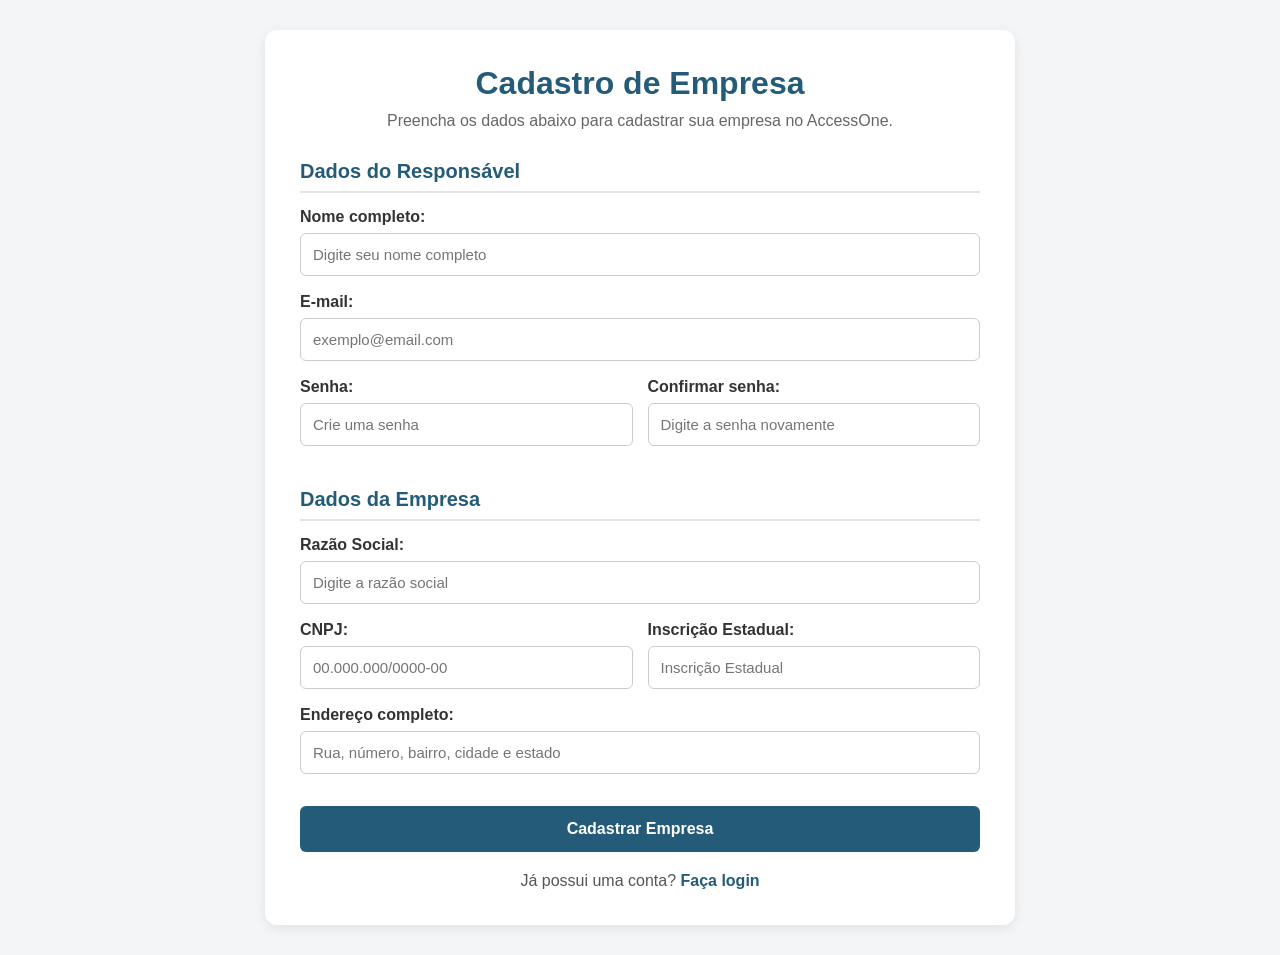
==== src/main/resources/templates/formularioUsuario.html @ a2d7a7a1 "Salvando acho q fiz umas paginas html" ====
<!DOCTYPE html>
<html lang="pt-br" xmlns:th="http://www.thymeleaf.org">

<head>
    <meta charset="UTF-8">
    <meta name="viewport" content="width=device-width, initial-scale=1.0">

    <title>Cadastro de Empresa - AccessOne</title>

    <style>
        * {
            margin: 0;
            padding: 0;
            box-sizing: border-box;
            font-family: Arial, sans-serif;
        }

        body {
            background-color: #f3f5f7;
            padding: 30px 15px;
        }

        .container {
            max-width: 750px;
            margin: auto;
            background-color: white;
            padding: 35px;
            border-radius: 12px;
            box-shadow: 0 3px 12px rgba(0, 0, 0, 0.08);
        }

        h1 {
            text-align: center;
            color: #245b78;
            margin-bottom: 10px;
        }

        .descricao {
            text-align: center;
            color: #666;
            margin-bottom: 30px;
        }

        h2 {
            color: #245b78;
            font-size: 20px;
            margin: 25px 0 15px;
            padding-bottom: 8px;
            border-bottom: 2px solid #e5e5e5;
        }

        .campo {
            margin-bottom: 17px;
        }

        label {
            display: block;
            margin-bottom: 7px;
            color: #333;
            font-weight: bold;
        }

        input {
            width: 100%;
            padding: 12px;
            border: 1px solid #ccc;
            border-radius: 6px;
            font-size: 15px;
        }

        input:focus {
            outline: none;
            border-color: #245b78;
        }

        .linha {
            display: flex;
            gap: 15px;
        }

        .linha .campo {
            flex: 1;
            min-width: 0;
        }

        .botao {
            width: 100%;
            padding: 14px;
            background-color: #245b78;
            color: white;
            border: none;
            border-radius: 6px;
            font-size: 16px;
            font-weight: bold;
            cursor: pointer;
            margin-top: 15px;
        }

        .botao:hover {
            background-color: #19445c;
        }

        .login {
            text-align: center;
            margin-top: 20px;
            color: #555;
        }

        .login a {
            color: #245b78;
            font-weight: bold;
            text-decoration: none;
        }

        @media (max-width: 600px) {
            .container {
                padding: 22px;
            }

            .linha {
                flex-direction: column;
                gap: 0;
            }
        }
    </style>
</head>

<body>

    <div class="container">

        <h1>Cadastro de Empresa</h1>

        <p class="descricao">
            Preencha os dados abaixo para cadastrar sua empresa no AccessOne.
        </p>

        <form th:action="@{/cadastro/empresa}"
              th:object="${cadastroEmpresa}"
              method="post">

            <!-- DADOS DO USUÁRIO RESPONSÁVEL -->

            <h2>Dados do Responsável</h2>

            <div class="campo">
                <label for="nome">Nome completo:</label>

                <input type="text"
                       id="nome"
                       th:field="*{nome}"
                       placeholder="Digite seu nome completo"
                       required>
            </div>

            <div class="campo">
                <label for="email">E-mail:</label>

                <input type="email"
                       id="email"
                       th:field="*{email}"
                       placeholder="exemplo@email.com"
                       required>
            </div>

            <div class="linha">

                <div class="campo">
                    <label for="senha">Senha:</label>

                    <input type="password"
                           id="senha"
                           th:field="*{senha}"
                           placeholder="Crie uma senha"
                           required>
                </div>

                <div class="campo">
                    <label for="confirmarSenha">Confirmar senha:</label>

                    <input type="password"
                           id="confirmarSenha"
                           name="confirmarSenha"
                           placeholder="Digite a senha novamente"
                           required>
                </div>

            </div>

            <!-- DADOS DA EMPRESA -->

            <h2>Dados da Empresa</h2>

            <div class="campo">
                <label for="razaoSocial">Razão Social:</label>

                <input type="text"
                       id="razaoSocial"
                       th:field="*{razaoSocial}"
                       placeholder="Digite a razão social"
                       required>
            </div>

            <div class="linha">

                <div class="campo">
                    <label for="cnpj">CNPJ:</label>

                    <input type="text"
                           id="cnpj"
                           th:field="*{cnpj}"
                           placeholder="00.000.000/0000-00"
                           required>
                </div>

                <div class="campo">
                    <label for="inscricaoEstadual">
                        Inscrição Estadual:
                    </label>

                    <input type="text"
                           id="inscricaoEstadual"
                           th:field="*{inscricaoEstadual}"
                           placeholder="Inscrição Estadual">
                </div>

            </div>

            <div class="campo">
                <label for="endereco">Endereço completo:</label>

                <input type="text"
                       id="endereco"
                       th:field="*{endereco}"
                       placeholder="Rua, número, bairro, cidade e estado"
                       required>
            </div>

            <!-- BOTÃO DE CADASTRO -->

            <button type="submit" class="botao">
                Cadastrar Empresa
            </button>

        </form>

        <p class="login">
            Já possui uma conta?
            <a th:href="@{/login}">Faça login</a>
        </p>

    </div>

</body>
</html>
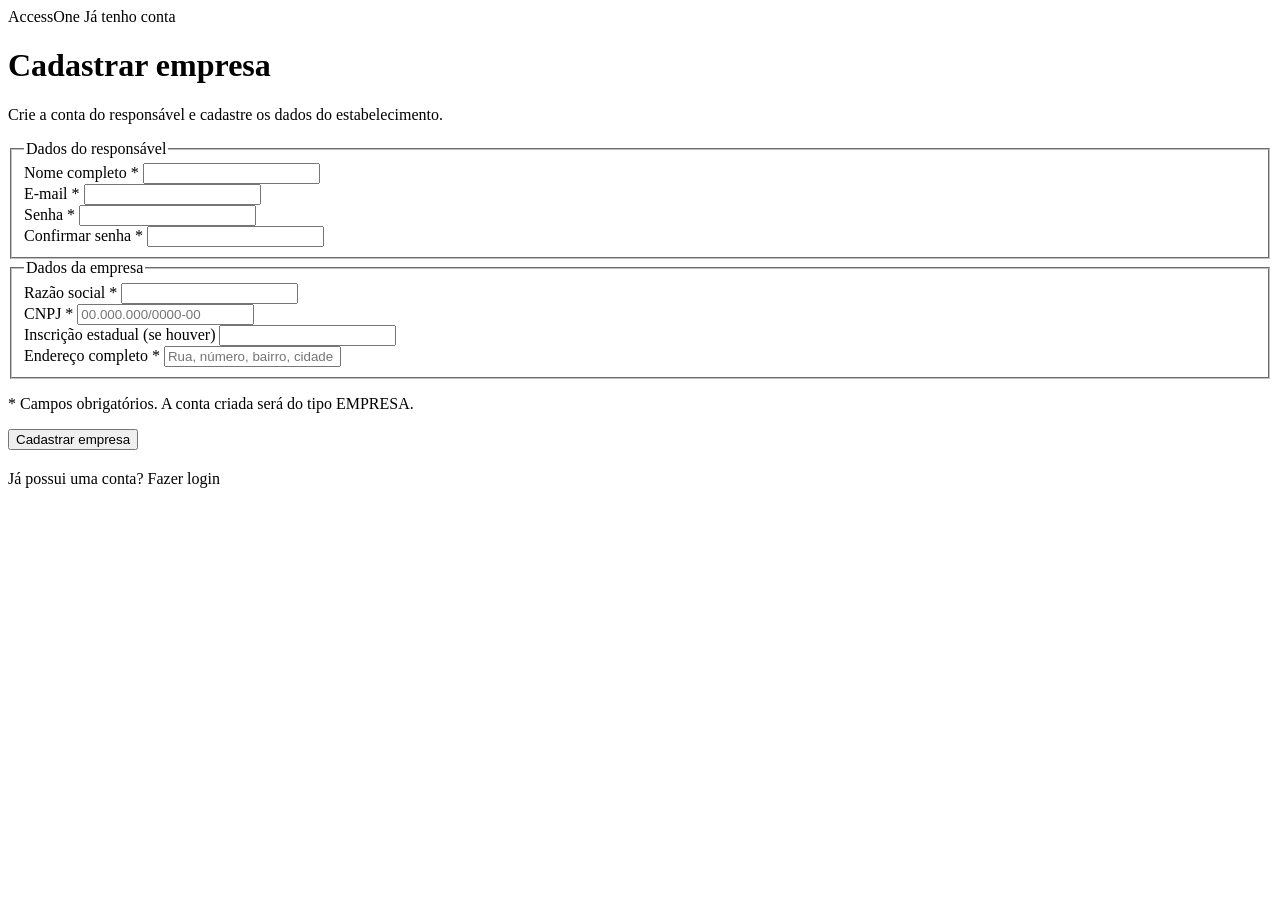
==== commit d6b5a83f: "É isso ai" ====
--- a/src/main/resources/templates/formularioUsuario.html
+++ b/src/main/resources/templates/formularioUsuario.html
@@ -1,255 +1,256 @@
 <!DOCTYPE html>
-<html lang="pt-br" xmlns:th="http://www.thymeleaf.org">
+<html lang="pt-br"
+      xmlns:th="http://www.thymeleaf.org">
 
 <head>
     <meta charset="UTF-8">
-    <meta name="viewport" content="width=device-width, initial-scale=1.0">
+    <meta name="viewport"
+          content="width=device-width, initial-scale=1.0">
 
     <title>Cadastro de Empresa - AccessOne</title>
 
-    <style>
-        * {
-            margin: 0;
-            padding: 0;
-            box-sizing: border-box;
-            font-family: Arial, sans-serif;
-        }
-
-        body {
-            background-color: #f3f5f7;
-            padding: 30px 15px;
-        }
-
-        .container {
-            max-width: 750px;
-            margin: auto;
-            background-color: white;
-            padding: 35px;
-            border-radius: 12px;
-            box-shadow: 0 3px 12px rgba(0, 0, 0, 0.08);
-        }
-
-        h1 {
-            text-align: center;
-            color: #245b78;
-            margin-bottom: 10px;
-        }
-
-        .descricao {
-            text-align: center;
-            color: #666;
-            margin-bottom: 30px;
-        }
-
-        h2 {
-            color: #245b78;
-            font-size: 20px;
-            margin: 25px 0 15px;
-            padding-bottom: 8px;
-            border-bottom: 2px solid #e5e5e5;
-        }
-
-        .campo {
-            margin-bottom: 17px;
-        }
-
-        label {
-            display: block;
-            margin-bottom: 7px;
-            color: #333;
-            font-weight: bold;
-        }
-
-        input {
-            width: 100%;
-            padding: 12px;
-            border: 1px solid #ccc;
-            border-radius: 6px;
-            font-size: 15px;
-        }
-
-        input:focus {
-            outline: none;
-            border-color: #245b78;
-        }
-
-        .linha {
-            display: flex;
-            gap: 15px;
-        }
-
-        .linha .campo {
-            flex: 1;
-            min-width: 0;
-        }
-
-        .botao {
-            width: 100%;
-            padding: 14px;
-            background-color: #245b78;
-            color: white;
-            border: none;
-            border-radius: 6px;
-            font-size: 16px;
-            font-weight: bold;
-            cursor: pointer;
-            margin-top: 15px;
-        }
-
-        .botao:hover {
-            background-color: #19445c;
-        }
-
-        .login {
-            text-align: center;
-            margin-top: 20px;
-            color: #555;
-        }
-
-        .login a {
-            color: #245b78;
-            font-weight: bold;
-            text-decoration: none;
-        }
-
-        @media (max-width: 600px) {
-            .container {
-                padding: 22px;
-            }
-
-            .linha {
-                flex-direction: column;
-                gap: 0;
-            }
-        }
-    </style>
+    <link rel="stylesheet"
+          th:href="@{/css/style.css}">
 </head>
 
 <body>
 
-    <div class="container">
-
-        <h1>Cadastro de Empresa</h1>
-
-        <p class="descricao">
-            Preencha os dados abaixo para cadastrar sua empresa no AccessOne.
+<header class="cabecalho">
+
+    <nav class="nav">
+
+        <a class="logo" th:href="@{/}">
+            AccessOne
+        </a>
+
+        <a th:href="@{/login}">
+            Já tenho conta
+        </a>
+
+    </nav>
+
+</header>
+
+<main class="container pequeno">
+
+    <div class="card">
+
+        <h1>Cadastrar empresa</h1>
+
+        <p class="subtitulo">
+            Crie a conta do responsável e cadastre
+            os dados do estabelecimento.
+        </p>
+
+        <!-- Mensagens retornadas pela controller -->
+        <p class="aviso-erro"
+           role="alert"
+           th:if="${erroCadastro}"
+           th:text="${erroCadastro}">
         </p>
 
         <form th:action="@{/cadastro/empresa}"
               th:object="${cadastroEmpresa}"
               method="post">
 
-            <!-- DADOS DO USUÁRIO RESPONSÁVEL -->
-
-            <h2>Dados do Responsável</h2>
-
-            <div class="campo">
-                <label for="nome">Nome completo:</label>
-
-                <input type="text"
-                       id="nome"
-                       th:field="*{nome}"
-                       placeholder="Digite seu nome completo"
-                       required>
-            </div>
-
-            <div class="campo">
-                <label for="email">E-mail:</label>
-
-                <input type="email"
-                       id="email"
-                       th:field="*{email}"
-                       placeholder="exemplo@email.com"
-                       required>
-            </div>
-
-            <div class="linha">
-
-                <div class="campo">
-                    <label for="senha">Senha:</label>
-
-                    <input type="password"
-                           id="senha"
-                           th:field="*{senha}"
-                           placeholder="Crie uma senha"
-                           required>
-                </div>
-
-                <div class="campo">
-                    <label for="confirmarSenha">Confirmar senha:</label>
-
-                    <input type="password"
-                           id="confirmarSenha"
-                           name="confirmarSenha"
-                           placeholder="Digite a senha novamente"
-                           required>
-                </div>
-
-            </div>
+            <input type="hidden"
+                   th:if="${_csrf != null}"
+                   th:name="${_csrf.parameterName}"
+                   th:value="${_csrf.token}">
+
+            <!-- DADOS DO USUÁRIO -->
+
+            <fieldset class="secao-form">
+
+                <legend>Dados do responsável</legend>
+
+                <div class="campo">
+
+                    <label for="nome">
+                        Nome completo *
+                    </label>
+
+                    <input type="text"
+                           id="nome"
+                           th:field="*{nome}"
+                           maxlength="150"
+                           autocomplete="name"
+                           required>
+
+                    <span class="erro"
+                          th:if="${#fields.hasErrors('nome')}"
+                          th:errors="*{nome}">
+                    </span>
+
+                </div>
+
+                <div class="campo">
+
+                    <label for="email">
+                        E-mail *
+                    </label>
+
+                    <input type="email"
+                           id="email"
+                           th:field="*{email}"
+                           autocomplete="email"
+                           required>
+
+                    <span class="erro"
+                          th:if="${#fields.hasErrors('email')}"
+                          th:errors="*{email}">
+                    </span>
+
+                </div>
+
+                <div class="form-grid">
+
+                    <div class="campo">
+
+                        <label for="senha">
+                            Senha *
+                        </label>
+
+                        <input type="password"
+                               id="senha"
+                               name="senha"
+                               minlength="8"
+                               maxlength="72"
+                               autocomplete="new-password"
+                               required>
+
+                        <span class="erro"
+                              th:if="${#fields.hasErrors('senha')}"
+                              th:errors="*{senha}">
+                        </span>
+
+                    </div>
+
+                    <div class="campo">
+
+                        <label for="confirmarSenha">
+                            Confirmar senha *
+                        </label>
+
+                        <input type="password"
+                               id="confirmarSenha"
+                               name="confirmarSenha"
+                               minlength="8"
+                               autocomplete="new-password"
+                               required>
+
+                        <span class="erro"
+                              th:if="${#fields.hasErrors('confirmarSenha')}"
+                              th:errors="*{confirmarSenha}">
+                        </span>
+
+                    </div>
+
+                </div>
+
+            </fieldset>
 
             <!-- DADOS DA EMPRESA -->
 
-            <h2>Dados da Empresa</h2>
-
-            <div class="campo">
-                <label for="razaoSocial">Razão Social:</label>
-
-                <input type="text"
-                       id="razaoSocial"
-                       th:field="*{razaoSocial}"
-                       placeholder="Digite a razão social"
-                       required>
-            </div>
-
-            <div class="linha">
-
-                <div class="campo">
-                    <label for="cnpj">CNPJ:</label>
+            <fieldset class="secao-form">
+
+                <legend>Dados da empresa</legend>
+
+                <div class="campo">
+
+                    <label for="razaoSocial">
+                        Razão social *
+                    </label>
 
                     <input type="text"
-                           id="cnpj"
-                           th:field="*{cnpj}"
-                           placeholder="00.000.000/0000-00"
-                           required>
-                </div>
-
-                <div class="campo">
-                    <label for="inscricaoEstadual">
-                        Inscrição Estadual:
+                           id="razaoSocial"
+                           th:field="*{razaoSocial}"
+                           maxlength="200"
+                           required>
+
+                    <span class="erro"
+                          th:if="${#fields.hasErrors('razaoSocial')}"
+                          th:errors="*{razaoSocial}">
+                    </span>
+
+                </div>
+
+                <div class="form-grid">
+
+                    <div class="campo">
+
+                        <label for="cnpj">
+                            CNPJ *
+                        </label>
+
+                        <input type="text"
+                               id="cnpj"
+                               th:field="*{cnpj}"
+                               maxlength="18"
+                               placeholder="00.000.000/0000-00"
+                               required>
+
+                        <span class="erro"
+                              th:if="${#fields.hasErrors('cnpj')}"
+                              th:errors="*{cnpj}">
+                        </span>
+
+                    </div>
+
+                    <div class="campo">
+
+                        <label for="inscricaoEstadual">
+                            Inscrição estadual (se houver)
+                        </label>
+
+                        <input type="text"
+                               id="inscricaoEstadual"
+                               th:field="*{inscricaoEstadual}">
+
+                    </div>
+
+                </div>
+
+                <div class="campo">
+
+                    <label for="endereco">
+                        Endereço completo *
                     </label>
 
                     <input type="text"
-                           id="inscricaoEstadual"
-                           th:field="*{inscricaoEstadual}"
-                           placeholder="Inscrição Estadual">
-                </div>
-
-            </div>
-
-            <div class="campo">
-                <label for="endereco">Endereço completo:</label>
-
-                <input type="text"
-                       id="endereco"
-                       th:field="*{endereco}"
-                       placeholder="Rua, número, bairro, cidade e estado"
-                       required>
-            </div>
-
-            <!-- BOTÃO DE CADASTRO -->
-
-            <button type="submit" class="botao">
-                Cadastrar Empresa
+                           id="endereco"
+                           th:field="*{endereco}"
+                           placeholder="Rua, número, bairro, cidade e estado"
+                           required>
+
+                    <span class="erro"
+                          th:if="${#fields.hasErrors('endereco')}"
+                          th:errors="*{endereco}">
+                    </span>
+
+                </div>
+
+            </fieldset>
+
+            <p class="ajuda">
+                * Campos obrigatórios.
+                A conta criada será do tipo EMPRESA.
+            </p>
+
+            <button class="botao" type="submit">
+                Cadastrar empresa
             </button>
 
         </form>
 
-        <p class="login">
+        <p style="margin-top: 20px;">
             Já possui uma conta?
-            <a th:href="@{/login}">Faça login</a>
+            <a th:href="@{/login}">Fazer login</a>
         </p>
 
     </div>
 
+</main>
+
 </body>
-</html>
+</html>
